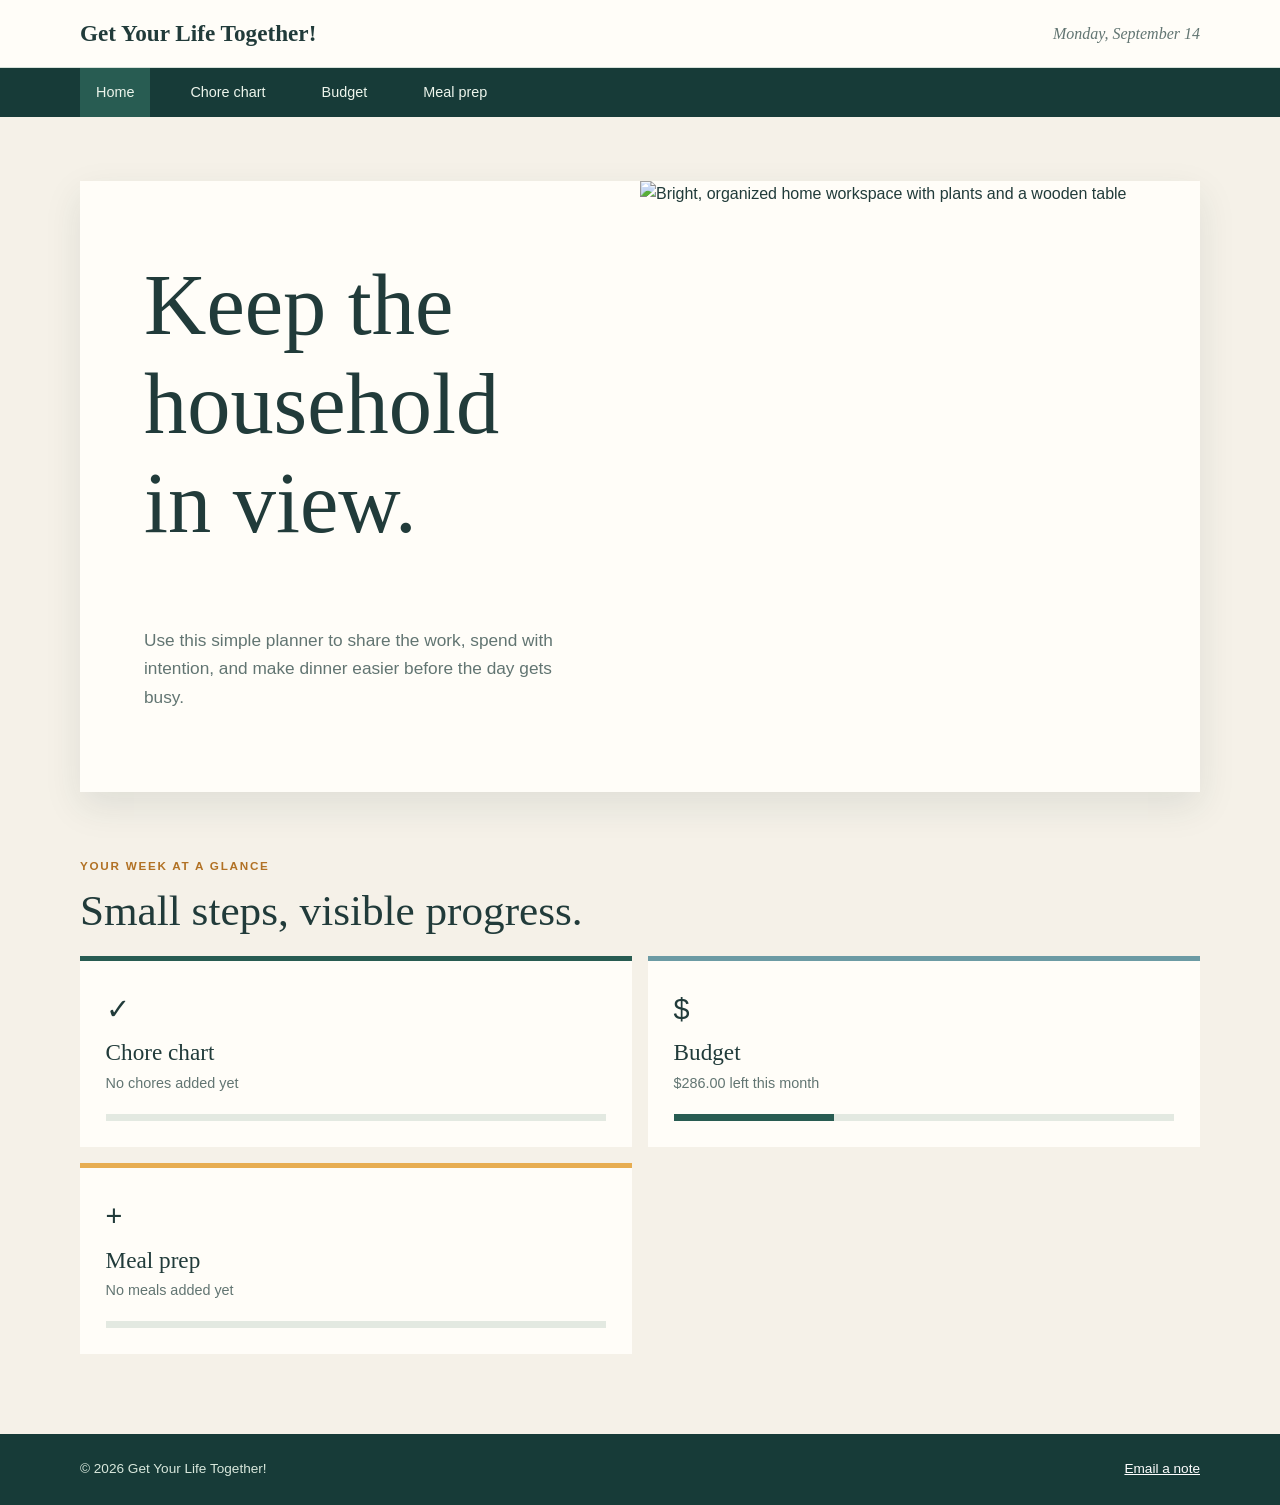
==== Index.html @ 245e40d3 "Add files via upload" ====
<!doctype html>
<html lang="en">

<head>
    <meta charset="UTF-8">
    <meta name="viewport" content="width=device-width, initial-scale=1.0">
    <meta name="description"
        content="Get Your Life Together! is a personal dashboard for chores, meal preparation, routines, and budgeting.">
    <title>Get Your Life Together! | Home</title>
    <link rel="stylesheet" href="style.css">
</head>

<body>
    <header class="site-header">
        <div class="wrap header-inner"><a class="brand" href="Index.html"><strong>Get Your Life Together!</strong></a>
            <p class="date-label">Monday, September 14</p>
        </div>
    </header>
    <nav class="site-nav" aria-label="Main navigation">
        <div class="wrap nav-inner"><a class="active" href="Index.html" aria-current="page">Home</a><a
                href="Chores.html">Chore chart</a><a href="Budget.html">Budget</a><a href="Meals.html">Meal prep</a>
        </div>
    </nav>
    <main class="wrap page-main">
        <section class="welcome">
            <div>
                <p class="eyebrow">
                <h1>Keep the household in view.</h1>
                <p>Use this simple planner to share the work, spend with intention, and make dinner easier before the
                    day gets busy.</p>
            </div><img
                src="https://images.unsplash.com/photo-1497215728101-856f4ea42174?auto=format&amp;fit=crop&amp;w=1000&amp;q=85"
                alt="Bright, organized home workspace with plants and a wooden table">
        </section>
        <section class="section-heading">
            <div>
                <p class="eyebrow">Your week at a glance</p>
                <h2>Small steps, visible progress.</h2>
            </div>
        </section>
        <section class="dashboard-grid"><a class="dashboard-card card-green" href="Chores.html"><span
                    class="card-icon">✓</span><strong>Chore chart</strong><span id="chore-summary">Loading
                    chores...</span><b class="progress"><i id="chore-progress" class="progress-chores"></i></b></a><a
                class="dashboard-card card-blue" href="Budget.html"><span class="card-icon">$</span><strong>Budget</strong><span
                    id="budget-summary">Loading budget...</span><b class="progress"><i id="budget-progress"
                        class="progress-budget"></i></b></a><a class="dashboard-card card-yellow" href="Meals.html"><span
                    class="card-icon">+</span><strong>Meal prep</strong><span id="meal-summary">Loading meals...</span><b
                    class="progress"><i id="meal-progress" class="progress-meals"></i></b></a></section>
    </main>
    <footer>
        <div class="wrap footer-inner"><span>&copy; 2026 Get Your Life Together!</span><a
                href="https://mail.google.com/mail/?view=cm&amp;fs=1&amp;to=hello@nestplanner.example" target="_blank"
                rel="noopener">Email a note</a></div>
    </footer>
    <script>
        const money = new Intl.NumberFormat('en-US', {
            style: 'currency',
            currency: 'USD'
        });

        const chores = JSON.parse(localStorage.getItem('personal-chores') || '[]');
        const meals = JSON.parse(localStorage.getItem('personal-meals') || '[]');
        const budget = JSON.parse(localStorage.getItem('personal-budget') || '{"overall":900,"spent":614}');

        const completedChores = chores.filter(function(chore) {
            return chore.done;
        }).length;

        const chorePercent = chores.length
            ? Math.round((completedChores / chores.length) * 100)
            : 0;

        document.querySelector('#chore-summary').textContent = chores.length
            ? completedChores + ' of ' + chores.length + ' tasks complete'
            : 'No chores added yet';
        document.querySelector('#chore-progress').style.width = chorePercent + '%';

        document.querySelector('#meal-summary').textContent = meals.length
            ? meals.length + (meals.length === 1 ? ' meal planned' : ' meals planned')
            : 'No meals added yet';
        document.querySelector('#meal-progress').style.width = (meals.length ? 100 : 0) + '%';

        const remaining = (Number(budget.overall) || 0) - (Number(budget.spent) || 0);
        const budgetPercent = Number(budget.overall)
            ? Math.max(0, Math.round((remaining / Number(budget.overall)) * 100))
            : 0;

        document.querySelector('#budget-summary').textContent = money.format(remaining) + ' left this month';
        document.querySelector('#budget-progress').style.width = budgetPercent + '%';
    </script>
</body>

</html>
---- style.css ----
* {
  box-sizing: border-box
}
body {
  margin: 0;
  color: #213b3a;
  background: #f5f1e8;
  font: 16px/1.65 "Trebuchet MS",Verdana,sans-serif
}
a {
  color: #285c52
}
a:focus-visible,button:focus-visible,input:focus-visible,select:focus-visible,textarea:focus-visible {
  outline: 3px solid #e7ad51;
  outline-offset: 3px
}
.wrap {
  width: 90%;
  max-width: 1120px;
  margin-left: auto;
  margin-right: auto
}
.site-header {
  background: #fffdf8;
  border-bottom: 1px solid #d6e1da
}
.header-inner,.nav-inner,.footer-inner {
  display: flex;
  align-items: center;
  justify-content: space-between;
  gap: 1.5rem
}
.header-inner {
  padding: 1.25rem 0
}
.brand {
  display: inline-flex;
  align-items: center;
  gap: .75rem;
  color: #213b3a;
  text-decoration: none
}
.brand strong {
  font: 700 1.45rem Georgia,serif
}
.date-label {
  margin: 0;
  color: #627572;
  font: italic 1rem Georgia,serif
}
.site-nav {
  background: #173b38
}
.nav-inner {
  justify-content: flex-start
}
.nav-inner a {
  padding: .8rem 1rem;
  color: #edf5ec;
  text-decoration: none;
  font-size: .9rem
}
.nav-inner a:hover,.nav-inner a.active {
  background: #285c52
}
.nav-inner a:last-child {
  margin-left: auto;
  background: #e7ad51;
  color: #173b38;
  font-weight: 700
}
.page-main {
  padding: 4rem 0 5rem
}
.welcome,.home-feature,.split-feature,.budget-hero,.video-panel {
  display: grid;
  grid-template-columns: 1fr 1fr;
  align-items: stretch;
  overflow: hidden;
  background: #fffdf8;
  box-shadow: 0 14px 35px #213b3a1a
}
.welcome>div,.home-feature>div,.split-feature>div,.budget-hero>div,.video-panel>div {
  padding: 4rem
}
.welcome img,.home-feature img,.split-feature img,.budget-hero img {
  width: 100%;
  height: 100%;
  min-height: 280px;
  object-fit: cover
}
.welcome h1,.page-heading h1 {
  max-width: 720px;
  font-size: 5.4rem
}
.page-heading {
  max-width: 780px;
  padding-bottom: 3rem
}
.page-heading h1 {
  margin: 0;
  line-height: 1.05;
  font-family: Georgia,serif;
  font-weight: 400
}
.page-heading>p:last-child,.welcome p:not(.eyebrow),.home-feature p:not(.eyebrow),.split-feature p {
  max-width: 40rem;
  color: #627572;
  font-size: 1.08rem
}
.eyebrow {
  margin: 0 0 .65rem;
  color: #b17124;
  font-size: .73rem;
  font-weight: 700;
  letter-spacing: .15em;
  text-transform: uppercase
}
h1,h2 {
  margin-top: 0;
  font-family: Georgia,serif;
  font-weight: 400;
  line-height: 1.15
}
h2 {
  font-size: 2.7rem
}
.button {
  display: inline-block;
  padding: .8rem 1.15rem;
  color: #fff;
  background: #285c52;
  text-decoration: none;
  font-weight: 700
}
.button:hover {
  background: #173b38
}
.section-heading {
  display: flex;
  align-items: end;
  justify-content: space-between;
  gap: 1rem;
  margin: 4rem 0 1.25rem
}
.section-heading h2 {
  margin-bottom: 0
}
.text-link {
  font-weight: 700
}
.dashboard-grid,.cards,.budget-cards {
  display: grid;
  grid-template-columns: repeat(3,1fr);
  gap: 1rem
}
.dashboard-grid {
  grid-template-columns: repeat(2,1fr)
}
.dashboard-card {
  display: grid;
  gap: .35rem;
  padding: 1.6rem;
  color: #213b3a;
  text-decoration: none;
  border-top: .35rem solid #285c52;
  background: #fffdf8
}
.dashboard-card:hover {
  transform: translateY(-3px)
}
.card-yellow {
  border-color: #e7ad51
}
.card-blue {
  border-color: #6c9ba4
}
.card-icon {
  font-size: 1.8rem
}
.dashboard-card strong {
  font: 1.45rem Georgia,serif
}
.dashboard-card span:not(.card-icon) {
  color: #627572;
  font-size: .9rem
}
.progress {
  display: block;
  height: .45rem;
  margin-top: .8rem;
  background: #e3e9e1
}
.progress i {
  display: block;
  height: 100%;
  background: #285c52
}
.progress-chores {
  width: 62.5%
}
.progress-meals {
  width: 60%
}
.progress-budget {
  width: 68%
}
.list-panel {
  padding: 2rem;
  background: #fffdf8
}
.status-key {
  color: #627572;
  font-size: .85rem
}
.done-dot {
  color: #285c52;
  font-weight: 700
}
.todo-dot {
  margin-left: .8rem;
  color: #e7ad51;
  font-weight: 700
}
.chore-list {
  margin: 0;
  padding: 0;
  list-style: none;
  border-top: 1px solid #d6e1da
}
.chore-list li {
  display: grid;
  grid-template-columns: 2rem 1fr auto;
  align-items: center;
  gap: 1rem;
  padding: 1rem 0;
  border-bottom: 1px solid #d6e1da
}
.chore-list small {
  display: block;
  color: #627572
}
.status {
  color: #c18a32;
  font-size: 1.4rem
}
.done .status {
  color: #285c52
}
.done strong {
  text-decoration: line-through;
  color: #627572
}
.tag {
  padding: .25rem .6rem;
  color: #285c52;
  background: #e1eee4;
  font-size: .75rem
}
.budget-hero {
  background: #173b38;
  color: #fff
}
.budget-hero .eyebrow {
  color: #f0c36d
}
.budget-hero p:not(.eyebrow) {
  color: #d8e7dc
}
.budget-cards {
  margin: 1rem 0 3rem
}
.budget-cards div {
  padding: 1.3rem;
  background: #fffdf8
}
.budget-cards span,.budget-cards small {
  display: block;
  color: #627572
}
.budget-cards strong {
  display: block;
  margin: .25rem 0;
  font: 2rem Georgia,serif
}
.table-wrap {
  overflow-x: auto;
  background: #fffdf8
}
.table-wrap table {
  width: 100%;
  border-collapse: collapse;
  text-align: left
}
.table-wrap caption {
  padding: 1rem;
  color: #627572;
  text-align: left;
  font: 1.2rem Georgia,serif
}
.table-wrap th,.table-wrap td {
  padding: 1rem;
  border-top: 1px solid #d6e1da
}
.table-wrap th {
  color: #285c52
}
.meal-layout {
  display: grid;
  grid-template-columns: 1.1fr .9fr;
  gap: 1rem
}
.meal-list article {
  margin-bottom: 1rem;
  padding: 1.5rem;
  background: #fffdf8;
  border-left: .35rem solid #e7ad51
}
.meal-list h2 {
  margin: .25rem 0;
  font-size: 1.55rem
}
.meal-list p,.grocery li {
  color: #627572
}
.day {
  color: #b17124;
  font-size: .78rem;
  font-weight: 700;
  letter-spacing: .12em;
  text-transform: uppercase
}
.grocery {
  overflow: hidden;
  background: #e1eee4
}
.grocery img {
  width: 100%;
  height: 220px;
  object-fit: cover
}
.grocery div {
  padding: 1.5rem
}
.grocery ul {
  padding-left: 1.2rem
}
.video-panel {
  margin-top: 3rem;
  background: #dcecf0
}
.video-panel video {
  width: 100%;
  min-height: 280px;
  object-fit: cover
}
.reservation-form {
  display: grid;
  gap: 1rem;
  padding: 2rem;
  background: #fffdf8
}
.form-row {
  display: grid;
  gap: .35rem
}
.form-row.split {
  grid-template-columns: 1fr 1fr;
  gap: 1rem
}
label {
  font-weight: 700;
  font-size: .85rem
}
input,select,textarea {
  width: 100%;
  padding: .75rem;
  border: 1px solid #b9cbc0;
  border-radius: 0;
  background: #fff;
  color: #213b3a;
  font: inherit
}
.footer-inner {
  padding: 1.5rem 0;
  color: #d8e7dc;
  font-size: .85rem
}
.footer-inner a {
  color: #fff
}
footer {
  background: #173b38
}
@media (max-width: 1000px) {
  .welcome>div,.home-feature>div,.split-feature>div,.budget-hero>div,.video-panel>div {
    padding: 2.5rem
  }
  .welcome h1,.page-heading h1 {
    font-size: 4rem
  }
  h2 {
    font-size: 2.2rem
  }
}
@media (max-width: 720px) {
  .welcome>div,.home-feature>div,.split-feature>div,.budget-hero>div,.video-panel>div {
    padding: 1.5rem
  }
  .welcome h1,.page-heading h1 {
    font-size: 2.8rem
  }
  h2 {
    font-size: 1.8rem
  }
  .wrap {
    width: 90%;
    max-width: 1120px
  }
  .header-inner,.nav-inner,.footer-inner,.section-heading {
    align-items: flex-start;
    flex-direction: column
  }
  .date-label {
    display: none
  }
  .nav-inner {
    display: grid;
    grid-template-columns: repeat(2,1fr);
    width: 100%
  }
  .nav-inner a {
    text-align: center
  }
  .nav-inner a:last-child {
    margin-left: 0
  }
  .page-main {
    padding-top: 2.5rem
  }
  .welcome,.home-feature,.split-feature,.budget-hero,.video-panel,.meal-layout {
    grid-template-columns: 1fr
  }
  .welcome img {
    order: -1;
    min-height: 220px
  }
  .dashboard-grid,.cards,.budget-cards {
    grid-template-columns: 1fr
  }
  .chore-list li {
    grid-template-columns: 2rem 1fr
  }
  .tag {
    grid-column: 2;
    justify-self: start
  }
  .form-row.split {
    grid-template-columns: 1fr
  }
  .footer-inner {
    gap: .5rem
  }
}

/* EXTRA PAGE CONTROLS AND INTERACTIVE FEATURES */
.page-heading>.eyebrow {
    display: none;
}

.nav-inner a:last-child {
    margin-left: 0;
    color: #edf5ec;
    background: transparent;
    font-weight: 400;
}

.nav-inner a:last-child:hover {
    background: #285c52;
}

.overall-budget-label {
    display: block;
    margin-top: 1.25rem;
    color: #d8e7dc;
    font-size: .85rem;
    font-weight: 700;
}

.overall-budget-input {
    display: block;
    width: min(100%, 14rem);
    margin-top: .35rem;
    padding: .65rem;
    border: 1px solid #b9cbc0;
    color: #213b3a;
    background: #fff;
    font: inherit;
}

.overall-budget-input {
    -moz-appearance: textfield;
    appearance: textfield;
}

.overall-budget-input::-webkit-inner-spin-button,
.overall-budget-input::-webkit-outer-spin-button {
    margin: 0;
    -webkit-appearance: none;
}

.budget-input {
    -moz-appearance: textfield;
    appearance: textfield;
}

.budget-input::-webkit-inner-spin-button,
.budget-input::-webkit-outer-spin-button {
    margin: 0;
    -webkit-appearance: none;
}

.remove-chore {
    padding: .45rem .7rem;
    border: 1px solid #d8aaa0;
    color: #8c4b3d;
    background: transparent;
    font: inherit;
    cursor: pointer;
}

.remove-chore:hover {
    color: #fff;
    background: #a85847;
}

.meal-controls {
    display: flex;
    align-items: center;
    justify-content: space-between;
    gap: 1rem;
    margin-bottom: .75rem;
}

.meal-done {
    display: inline-flex;
    align-items: center;
    gap: .35rem;
    color: #627572;
    font-size: .8rem;
    cursor: pointer;
}

.meal-done input {
    width: .9rem;
    height: .9rem;
    margin: 0;
    accent-color: #285c52;
}

.meal-entry {
    transition: opacity .25s ease, transform .25s ease;
}

.meal-entry.meal-complete {
    opacity: .35;
    transform: scale(.99);
}

.remove-meal {
    padding: .45rem .7rem;
    border: 1px solid #d8aaa0;
    color: #8c4b3d;
    background: transparent;
    font: inherit;
    cursor: pointer;
}

.remove-meal:hover {
    color: #fff;
    background: #a85847;
}

.meal-form {
    width: min(100%, 760px);
}

@media (max-width: 720px) {
    .remove-chore {
        grid-column: 2;
        justify-self: start;
    }
}
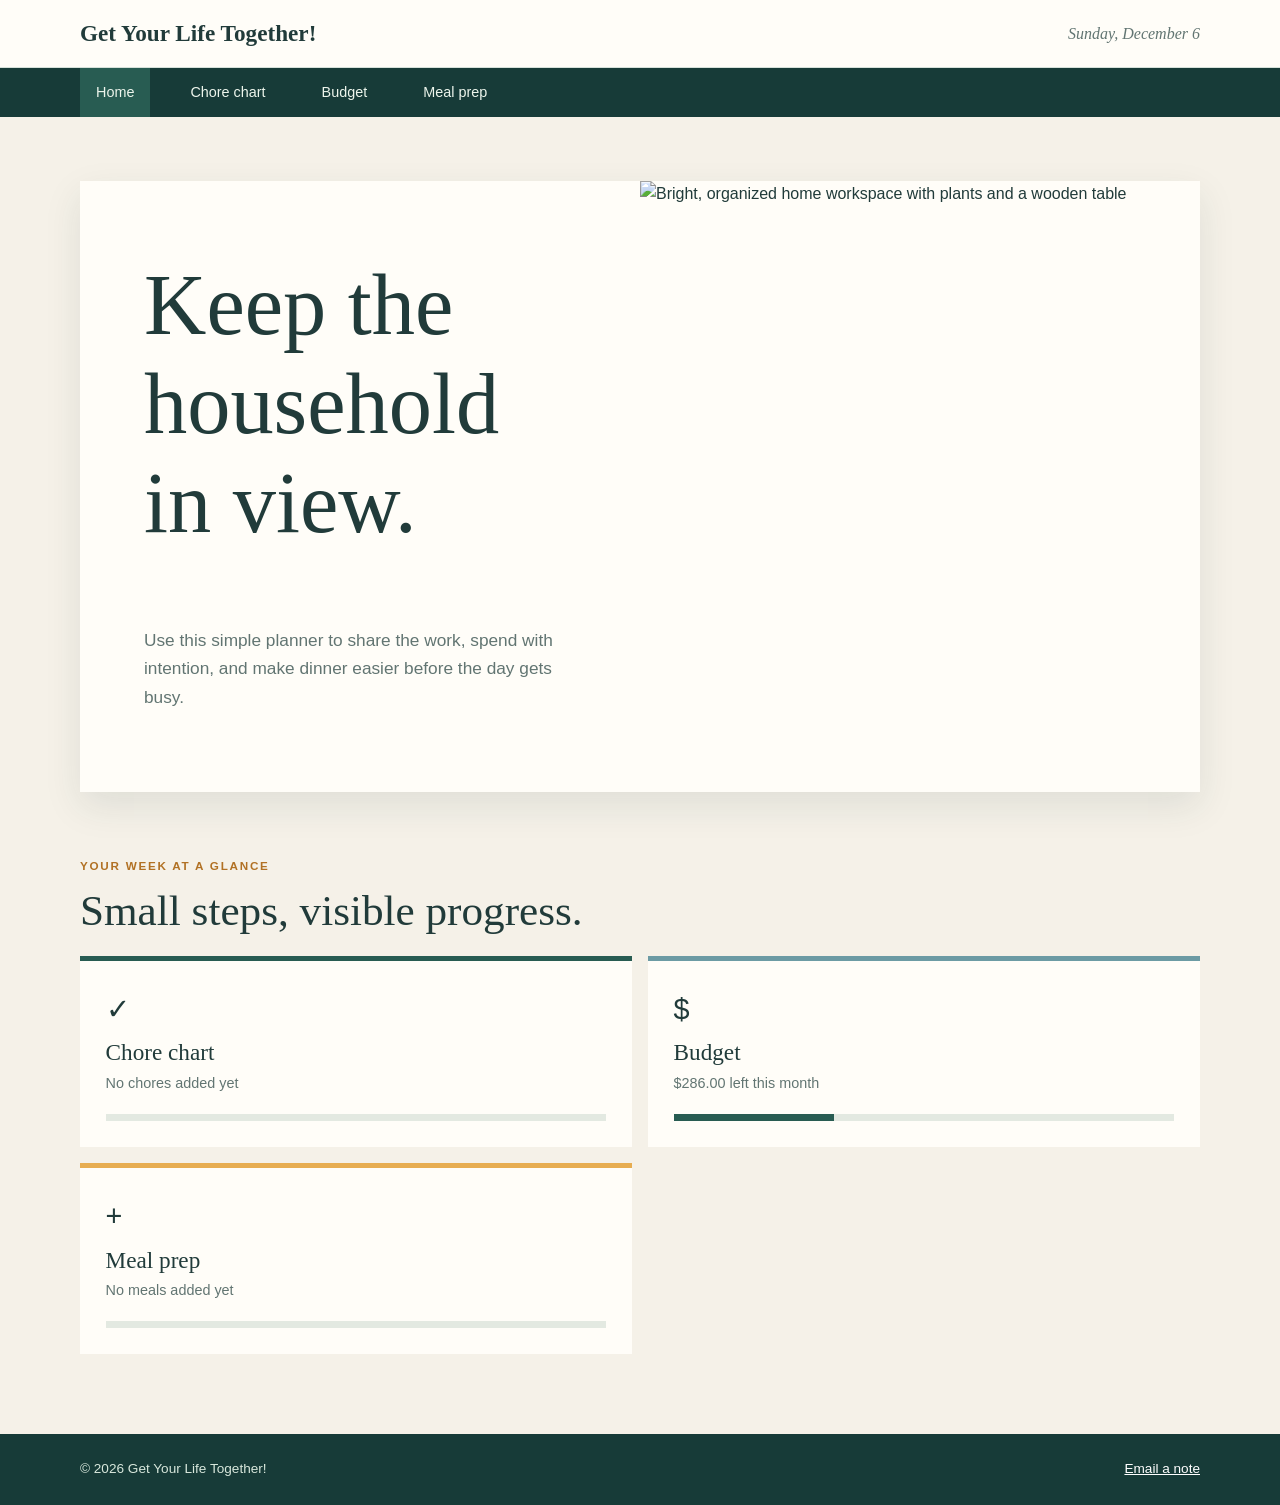
==== commit fe23ff4f: "Rename index.html to Index.html" ====
--- a/Index.html
+++ b/Index.html
@@ -13,7 +13,7 @@
 <body>
     <header class="site-header">
         <div class="wrap header-inner"><a class="brand" href="Index.html"><strong>Get Your Life Together!</strong></a>
-            <p class="date-label">Monday, September 14</p>
+            <p class="date-label"></p>
         </div>
     </header>
     <nav class="site-nav" aria-label="Main navigation">
@@ -49,7 +49,7 @@
     </main>
     <footer>
         <div class="wrap footer-inner"><span>&copy; 2026 Get Your Life Together!</span><a
-                href="https://mail.google.com/mail/?view=cm&amp;fs=1&amp;to=hello@nestplanner.example" target="_blank"
+                href="https://mail.google.com/mail/?view=cm&amp;fs=1&amp;to=jbrow401@asu.edu" target="_blank"
                 rel="noopener">Email a note</a></div>
     </footer>
     <script>
@@ -57,6 +57,13 @@
             style: 'currency',
             currency: 'USD'
         });
+        const currentDate = new Date();
+        document.querySelector('.date-label').textContent =
+            currentDate.toLocaleDateString('en-US', {
+                weekday: 'long',
+                month: 'long',
+                day: 'numeric'
+            });
 
         const chores = JSON.parse(localStorage.getItem('personal-chores') || '[]');
         const meals = JSON.parse(localStorage.getItem('personal-meals') || '[]');
@@ -90,4 +97,4 @@
     </script>
 </body>
 
-</html>+</html>
--- a/style.css
+++ b/style.css
@@ -521,6 +521,8 @@
 }
 
 .remove-chore {
+    width: auto;
+    justify-self: start;
     padding: .45rem .7rem;
     border: 1px solid #d8aaa0;
     color: #8c4b3d;
@@ -590,4 +592,4 @@
         grid-column: 2;
         justify-self: start;
     }
-}+}
